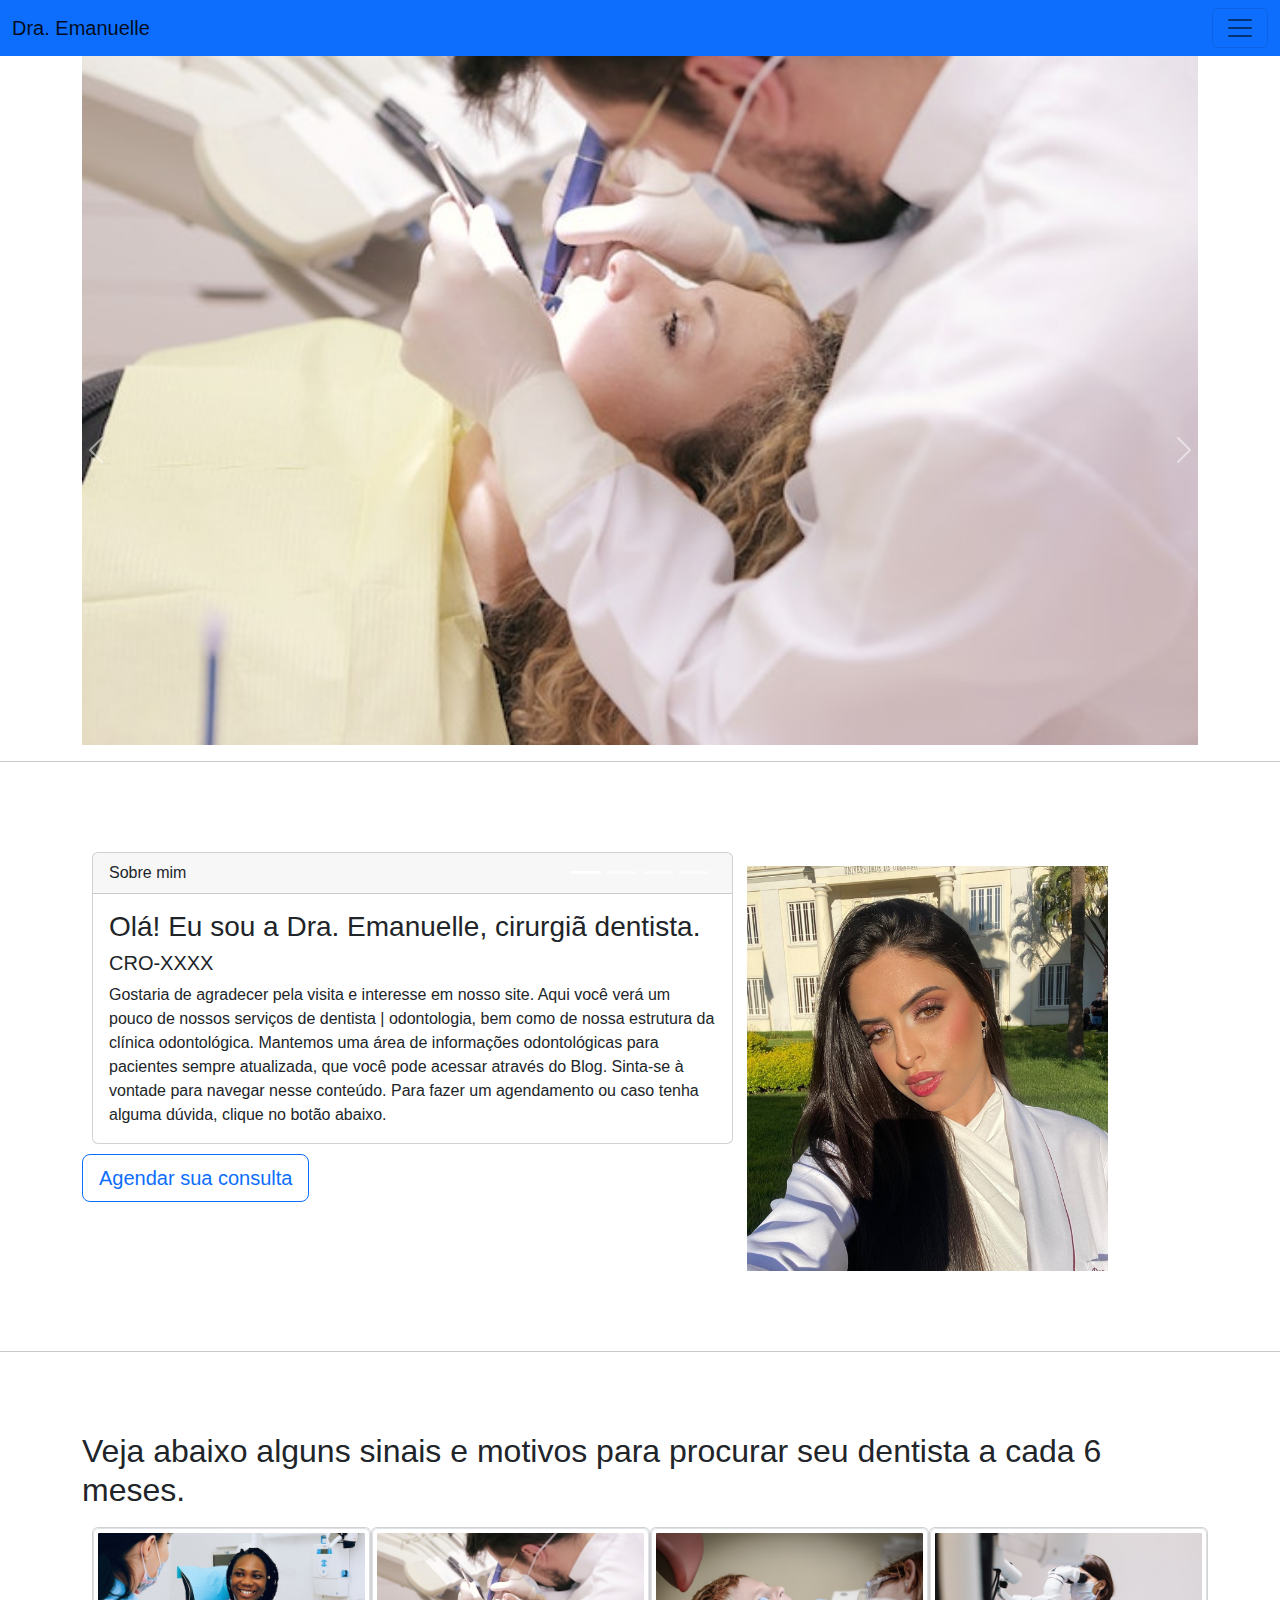
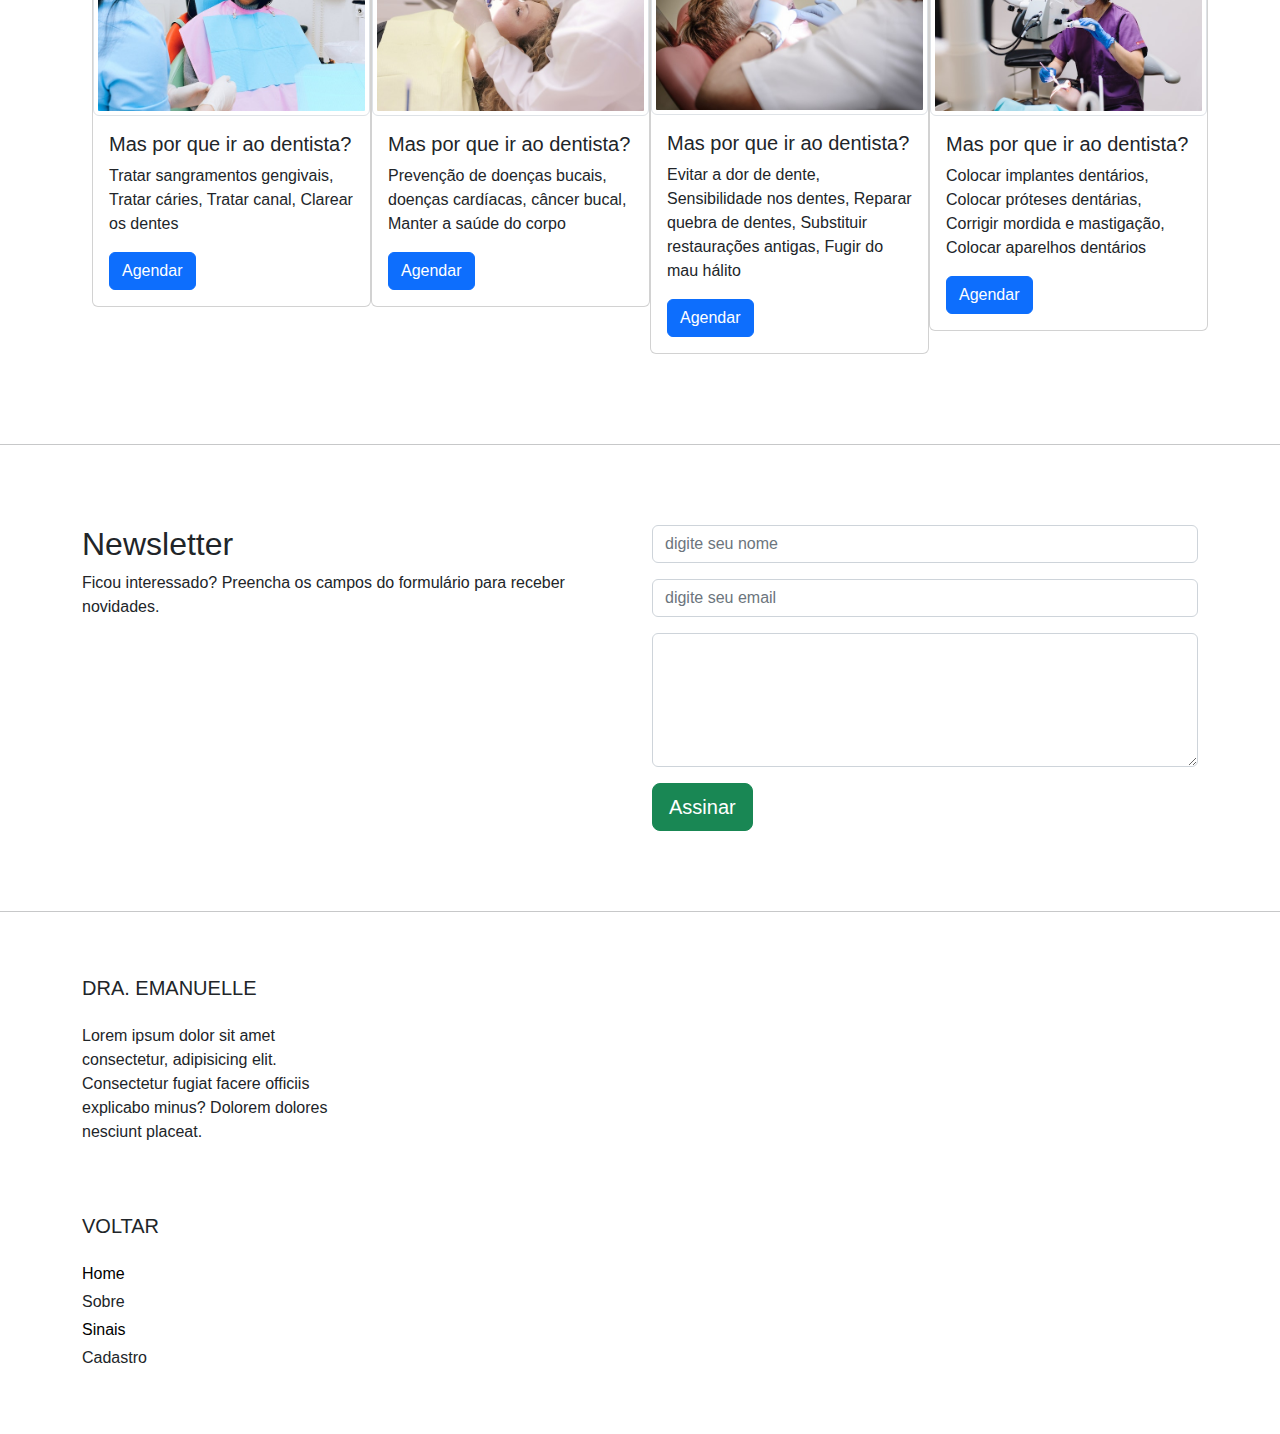
==== index.html @ 10da9b3c "project-update" ====
<!DOCTYPE html>
<html lang="en">

<head>
    <meta charset="UTF-8">
    <meta http-equiv="X-UA-Compatible" content="IE=edge">
    <meta name="viewport" content="width=device-width, initial-scale=1.0">
    <link href="./libs/bootstrap/css/bootstrap.min.css" rel="stylesheet">
    <link rel="stylesheet" href="./css/custom.css">
    <title>Index</title>
</head>

<body>

    <!-- Start navbar header -->
    <header>
        <nav class="navbar bg-primary fixed-top">
            <div class="container-fluid">
                <a class="navbar-brand" href="#">Dra. Emanuelle</a>
                <button class="navbar-toggler" type="button" data-bs-toggle="offcanvas"
                    data-bs-target="#offcanvasNavbar" aria-controls="offcanvasNavbar">
                    <span class="navbar-toggler-icon"></span>
                </button>
                <div class="offcanvas offcanvas-end" tabindex="-1" id="offcanvasNavbar"
                    aria-labelledby="offcanvasNavbarLabel">
                    <div class="offcanvas-header">
                        <h5 class="offcanvas-title" id="offcanvasNavbarLabel">Menu</h5>
                        <button type="button" class="btn-close" data-bs-dismiss="offcanvas" aria-label="Close"></button>
                    </div>
                    <div class="offcanvas-body">
                        <ul class="navbar-nav justify-content-end flex-grow-1 pe-3">
                            <li class="nav-item">
                                <a class="nav-link active" aria-current="page" href="#">Home</a>
                            </li>
                            <li class="nav-item">
                                <a class="nav-link" href="#home">Sobre</a>
                            </li>
                            <li class="nav-item">
                                <a class="nav-link" href="#look">Sinais</a>
                            </li>
                            <li class="nav-item"><a class="nav-link" href="./cadastro.html">Contato</a></li>

                        </ul>
                    </div>
                </div>
            </div>
        </nav>
    </header>
    <!-- End navbar header -->

    <!-- Start slide carousel -->
    <div class="container">
        <div id="carouselExampleIndicators" class="carousel slide" data-bs-ride="carousel">
            <div class="carousel-indicators">
                <button type="button" data-bs-target="#carouselExampleIndicators" data-bs-slide-to="0" class="active"
                    aria-current="true" aria-label="Slide 1"></button>
                <button type="button" data-bs-target="#carouselExampleIndicators" data-bs-slide-to="1"
                    aria-label="Slide 2"></button>
                <button type="button" data-bs-target="#carouselExampleIndicators" data-bs-slide-to="2"
                    aria-label="Slide 3"></button>
                <button type="button" data-bs-target="#carouselExampleIndicators" data-bs-slide-to="3"
                    aria-label="Slide 4"></button>
            </div>
            <div class="carousel-inner">
                <div class="carousel-item active">
                    <div class="ratio ratio"></div>
                    <img src="./images/pexels-andrea-piacquadio-3779711.jpg" class="d-block w-100" alt="...">

                </div>
                <div class="carousel-item">
                    <div class="ratio ratio"></div>
                    <img src="./images/pexels-andrea-piacquadio-3779713.jpg" class="d-block w-100" alt="...">
                </div>
                <div class="carousel-item">
                    <div class="ratio ratio"></div>
                    <img src="./images/pexels-anna-shvets-3845625.jpg" class="d-block w-100" alt="...">
                </div>
                <div class="carousel-item">
                    <div class="ratio ratio"></div>
                    <img src="./images/pexels-pixabay-52527.jpg" class="d-block w-100" alt="...">
                </div>
            </div>
            <button class="carousel-control-prev" type="button" data-bs-target="#carouselExampleIndicators"
                data-bs-slide="prev">
                <span class="carousel-control-prev-icon" aria-hidden="true"></span>
                <span class="visually-hidden">Previous</span>
            </button>
            <button class="carousel-control-next" type="button" data-bs-target="#carouselExampleIndicators"
                data-bs-slide="next">
                <span class="carousel-control-next-icon" aria-hidden="true"></span>
                <span class="visually-hidden">Next</span>
            </button>
        </div>
    </div>
    <!-- End slide carousel -->
    <hr class="featurette-divider">
    <!-- Start Home section -->
    <section id="home">
        <div class="container">
            <div class="row">
                <div class="col-md-7 col-sm-12">
                    <div class="card">
                        <div class="card-header">
                            Sobre mim
                        </div>
                        <div class="card-body">
                            <h3 class="card-title">Olá! Eu sou a Dra. Emanuelle, cirurgiã dentista.
                            </h3>
                            <h5>CRO-XXXX</h5>
                            <p class="card-text">Gostaria de agradecer pela
                                visita e interesse em nosso site.
                                Aqui você verá um pouco de nossos serviços de dentista | odontologia, bem como de nossa
                                estrutura da clínica odontológica.
                                Mantemos uma área de informações odontológicas para pacientes sempre atualizada, que
                                você pode
                                acessar através do Blog. Sinta-se à vontade para navegar nesse conteúdo. Para fazer um
                                agendamento
                                ou caso tenha alguma dúvida, clique no botão abaixo.
                        </div>
                    </div>
                    <a class="btn btn-lg btn-outline-primary" href="./cadastro.html">Agendar sua consulta</a>
                </div>
                <div class="col-md-5 col-sm-12"><br>
                    <img src="./images/índice.jpg" alt="imagem exemplo" class="img-fluid" width="80%">
                </div>
            </div>
        </div>
    </section>
    <!-- End home section -->
    <hr class="featurette-divider">
    <!-- Start info section -->
    <section id="look">
        <div class="container">
            <div class="row">
                <h2>Veja abaixo alguns sinais e motivos para procurar seu dentista a cada 6 meses.</h2>
                <div class="card-group">

                    <div class="col">
                        <div class="card">
                            <img src="./images/pexels-anna-shvets-3845625.jpg" alt="dente" class="img-thumbnail">
                            <div class="card-body">
                                <h5 class="card-title">Mas por que ir ao dentista?</h5>
                                <p class="card-text">Tratar sangramentos gengivais, Tratar cáries, Tratar canal,
                                    Clarear os dentes </p>
                                <a class="btn btn-primary" data-bs-toggle="modal" data-bs-target="#modal-1"">Agendar</a>
                            </div>
                        </div>       
                    </div>

                    <div class=" col">

                                    <div class="card">
                                        <img src="./images/pexels-andrea-piacquadio-3779711.jpg" alt="dente"
                                            class="img-thumbnail">
                                        <div class="card-body">
                                            <h5 class="card-title">Mas por que ir ao dentista?</h5>
                                            <p class="card-text">Prevenção de doenças bucais, doenças cardíacas, câncer
                                                bucal, Manter a
                                                saúde do corpo</p>
                                            <a class="btn btn-primary" data-bs-toggle="modal"
                                                data-bs-target="#modal-1">Agendar</a>
                                        </div>
                                    </div>
                            </div>

                            <div class="col">
                                <div class="card">
                                    <img src="./images/pexels-pixabay-52527.jpg" alt="dente" class="img-thumbnail">
                                    <div class="card-body">
                                        <h5 class="card-title">Mas por que ir ao dentista?</h5>
                                        <p class="card-text">Evitar a dor de dente, Sensibilidade nos dentes, Reparar
                                            quebra
                                            de
                                            dentes, Substituir restaurações antigas, Fugir do mau hálito </p>
                                        <a class="btn btn-primary" data-bs-toggle="modal"
                                            data-bs-target="#modal-1">Agendar</a>
                                    </div>
                                </div>
                            </div>

                            <div class="col">
                                <div class="card">
                                    <img src="./images/pexels-polina-zimmerman-4687360.jpg" alt="dente"
                                        class="img-thumbnail">
                                    <div class="card-body">
                                        <h5 class="card-title">Mas por que ir ao dentista?</h5>
                                        <p class="card-text">Colocar implantes dentários, Colocar próteses dentárias,
                                            Corrigir mordida e mastigação, Colocar aparelhos dentários </p>
                                        <a class="btn btn-primary" data-bs-toggle="modal"
                                            data-bs-target="#modal-1">Agendar</a>
                                    </div>
                                </div>
                            </div>
                        </div>
                    </div>
                </div>
    </section>
    <!-- End info section -->
    <hr class="featurette-divider">
    <!-- Start contact section -->
    <section id="Newsletter">
        <div class="container">
            <div class="row">
                <div class="col-md-6 col-sm-12">
                    <h2>Newsletter</h2>
                    <p>Ficou interessado? Preencha os campos do formulário para receber novidades.</p>
                </div>
                <div class="col-md-6 col-sm-12">
                    <form class="form">

                        <div class="input-group">
                            <input class="form-control" type="text" name="nome" placeholder="digite seu nome">
                        </div>

                        <div class="input-group">
                            <input class="form-control" type="text" name="email" placeholder="digite seu email">
                        </div>

                        <div class="input-group">
                            <textarea class="form-control" name="" rows="5"></textarea>
                        </div>

                        <button type="submit" class="btn btn-lg btn-success">Assinar</button>

                    </form>
                </div>
            </div>
        </div>
    </section>
    <!-- End contact section -->
    <hr class="featurette-divider">
    <!-- Star Modal inline -->
    <div class="modal fade" id="modal-1">
        <div class="modal-dialog">
            <div class="modal-content">
                <div class="modal-header">
                    <p>Ficou interessado em agendar sua consulta? preencha os campos do formulario para receber nosso
                        atendimento.</p>
                    <button class="btn-close" data-bs-dismiss="modal" aria-label="close"></button>
                </div>
                <div class="modal-body">

                    <h6>Não perca tempo, agende sua consulta. </h6>


                    <form class="form">
                        <div class="input-group">
                            <input type="text" name="nome" placeholder="digite seu nome completo">
                        </div>

                        <div class="input-group">
                            <input type="text" name="email" placeholder="digite seu melhor email">
                        </div>

                        <div class="input-group">
                            <input type="text" name="telefone" placeholder="digite seu número de telefone">
                        </div>

                        <button type="submit" class="btn btn-md btn-success" id="form">Solicitar
                            contato</button>
                </div>
                <div class="modal-footer">
                    <button type="button" class="btn btn-secondary" data-bs-dismiss="modal">Close</button>

                </div>
            </div>
        </div>
    </div>
    <!-- End modal inline -->

    <!-- Start footer section -->
    <footer id="rodape" class="page-footer p-5 text-md-left">
        <div class="container">
            <div class="row g-4">
                <div class="col-lg-3 col-md-6">
                    <h5 class="text-uppercase font-weight-bold mb-4">
                        Dra. Emanuelle
                    </h5>
                    <p>
                        Lorem ipsum dolor sit amet consectetur, adipisicing elit. Consectetur fugiat facere
                        officiis explicabo minus? Dolorem dolores nesciunt placeat.
                    </p>
                    <a href="#"><i class="bi bi-facebook text-dark mx-1 lead"></i></a>
                    <a href="#"><i class="bi bi-instagram text-dark mx-1 lead"></i></a>
                    <a href="#"><i class="bi bi-twitter text-dark mx-1 lead"></i></a>
                    <a href="#"><i class="bi bi-linkedin text-dark mx-1 lead"></i></a>
                </div>
                <div class="col-lg-2col-md-2 mx-auto">
                    <h5 class="text-uppercase font-weight-bold mb-4">Voltar</h5>
                    <ul class="list-unstyled">
                        <li class="mb-1"><a href="#home">Home</a></li>
                        <li class="mb-1"><a data-bs-toggle="modal" data-bs-target="#sobre">Sobre</a></li>
                        <li class="mb-1"><a href="#look">Sinais</a></li>
                        <li class="mb-1"><a data-bs-toggle="modal"
                            data-bs-target="#modal-1">Cadastro</a></li>
                    </ul>
                </div>
            </div>
        </div>

    </footer>
    <!-- end footer section -->

    <script src="./libs/bootstrap/js/bootstrap.bundle.min.js"></script>
    <script>
        var myCarousel = document.querySelector('#carouselExampleIndicators')
        var carousel = new bootstrap.Carousel(myCarousel, {
            interval: 2000
        })
    </script>
</body>

</html>
---- css/custom.css ----
* {
    margin: 0;
    padding: 0;
    box-sizing: border-box;
    font-family: Arial, Helvetica, sans-serif;
}

a {
    color: #000;
    text-decoration: none;
}

section {
    padding-bottom: 4rem;
    padding-top: 4rem;
}

.carousel {
    position: static;
}

input,
textarea {
    margin-bottom: 1rem;
}

.card {
    width: 100%;
    float: left;
    margin: 10px;
}

.nav {
    background-color: rgba(150, 150, 150, 0.144);
}

header .menu{
    width: 100%;
    display: flex;
    align-items: center;
    justify-content: space-between;
    padding: 20px;
}

header .menu li{
    display: inline-block;
}

header .menu a{
    color: rgb(255, 255, 255);
    padding: 8px 15px;
    border-radius: 3px;
    transition: 200ms;
}

.box li a{
    color: #ffffff;
    text-decoration: none;
    font-size: 50px; 
}

.box li{
    display: inline-block;
    margin: 6px;
    list-style: none;
}

.box-img{
    border-radius: 50%;
    width: 200px;
    height: 200px;
}
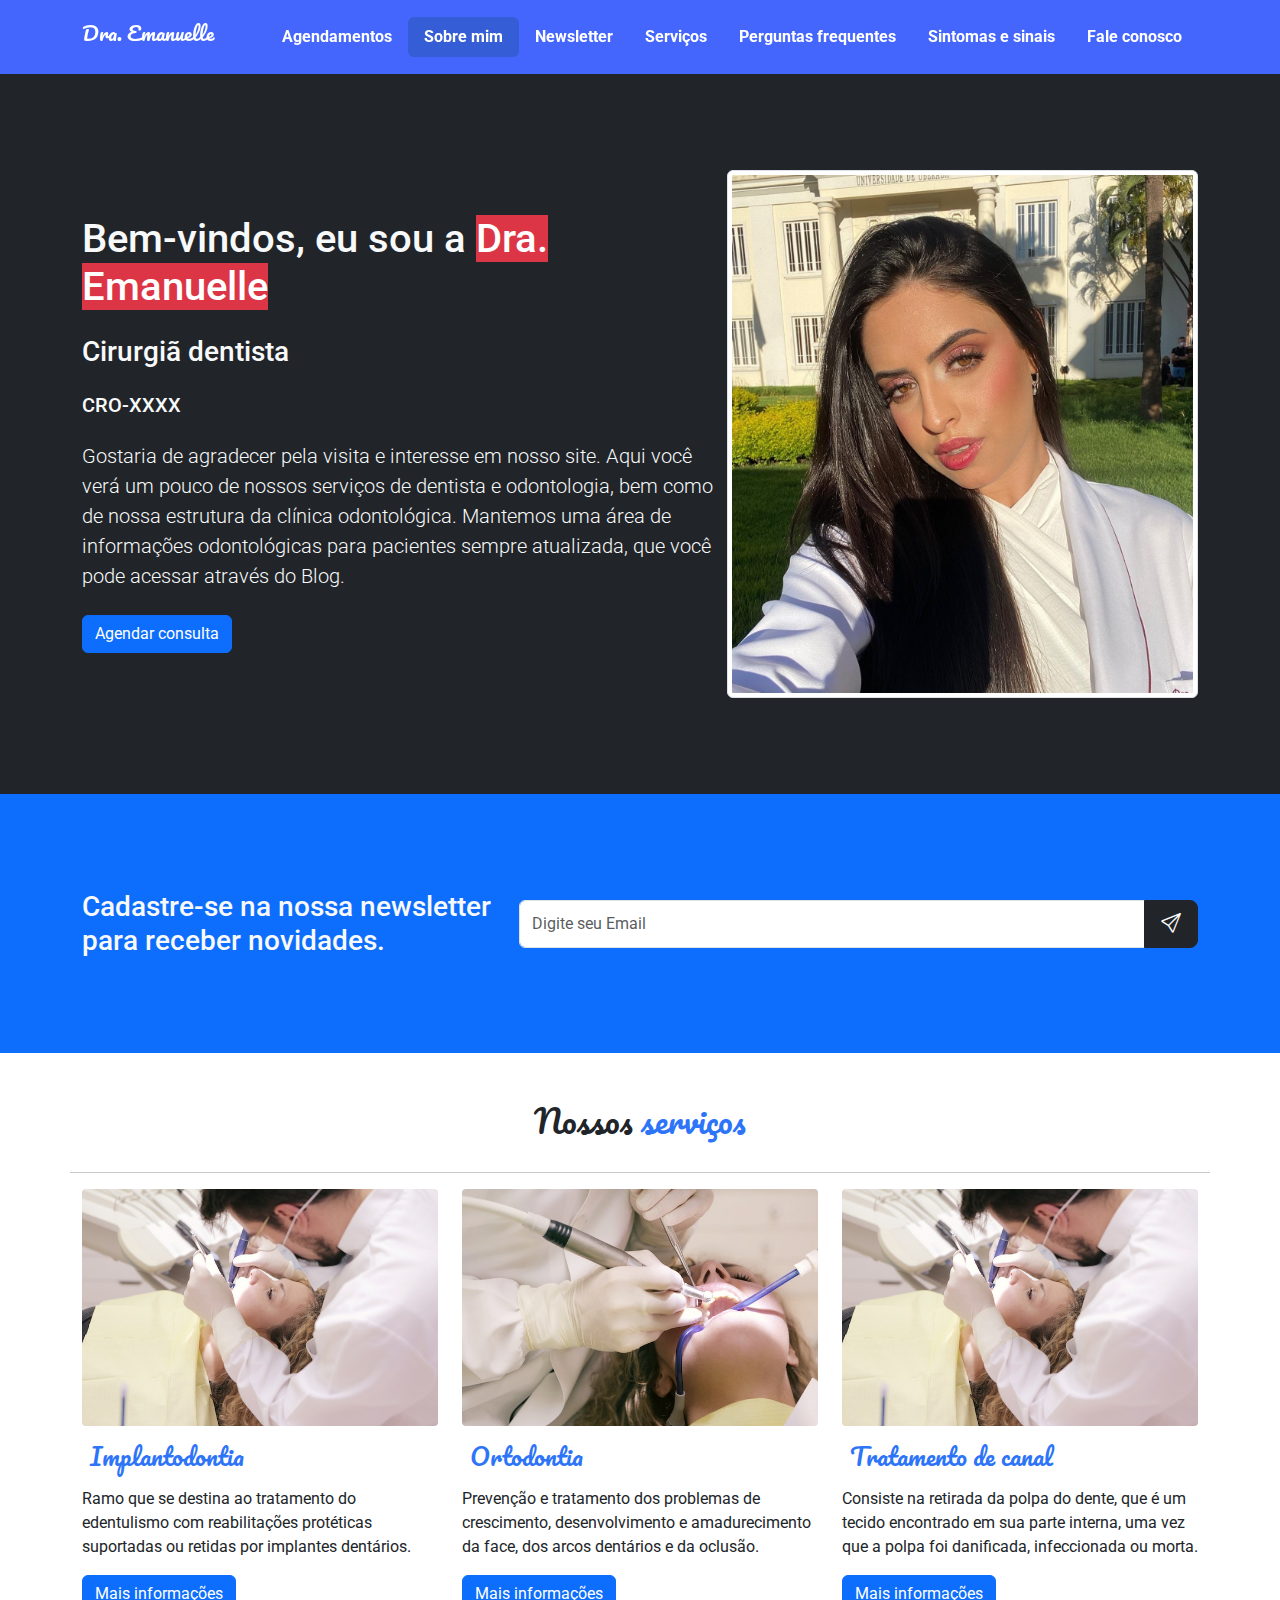
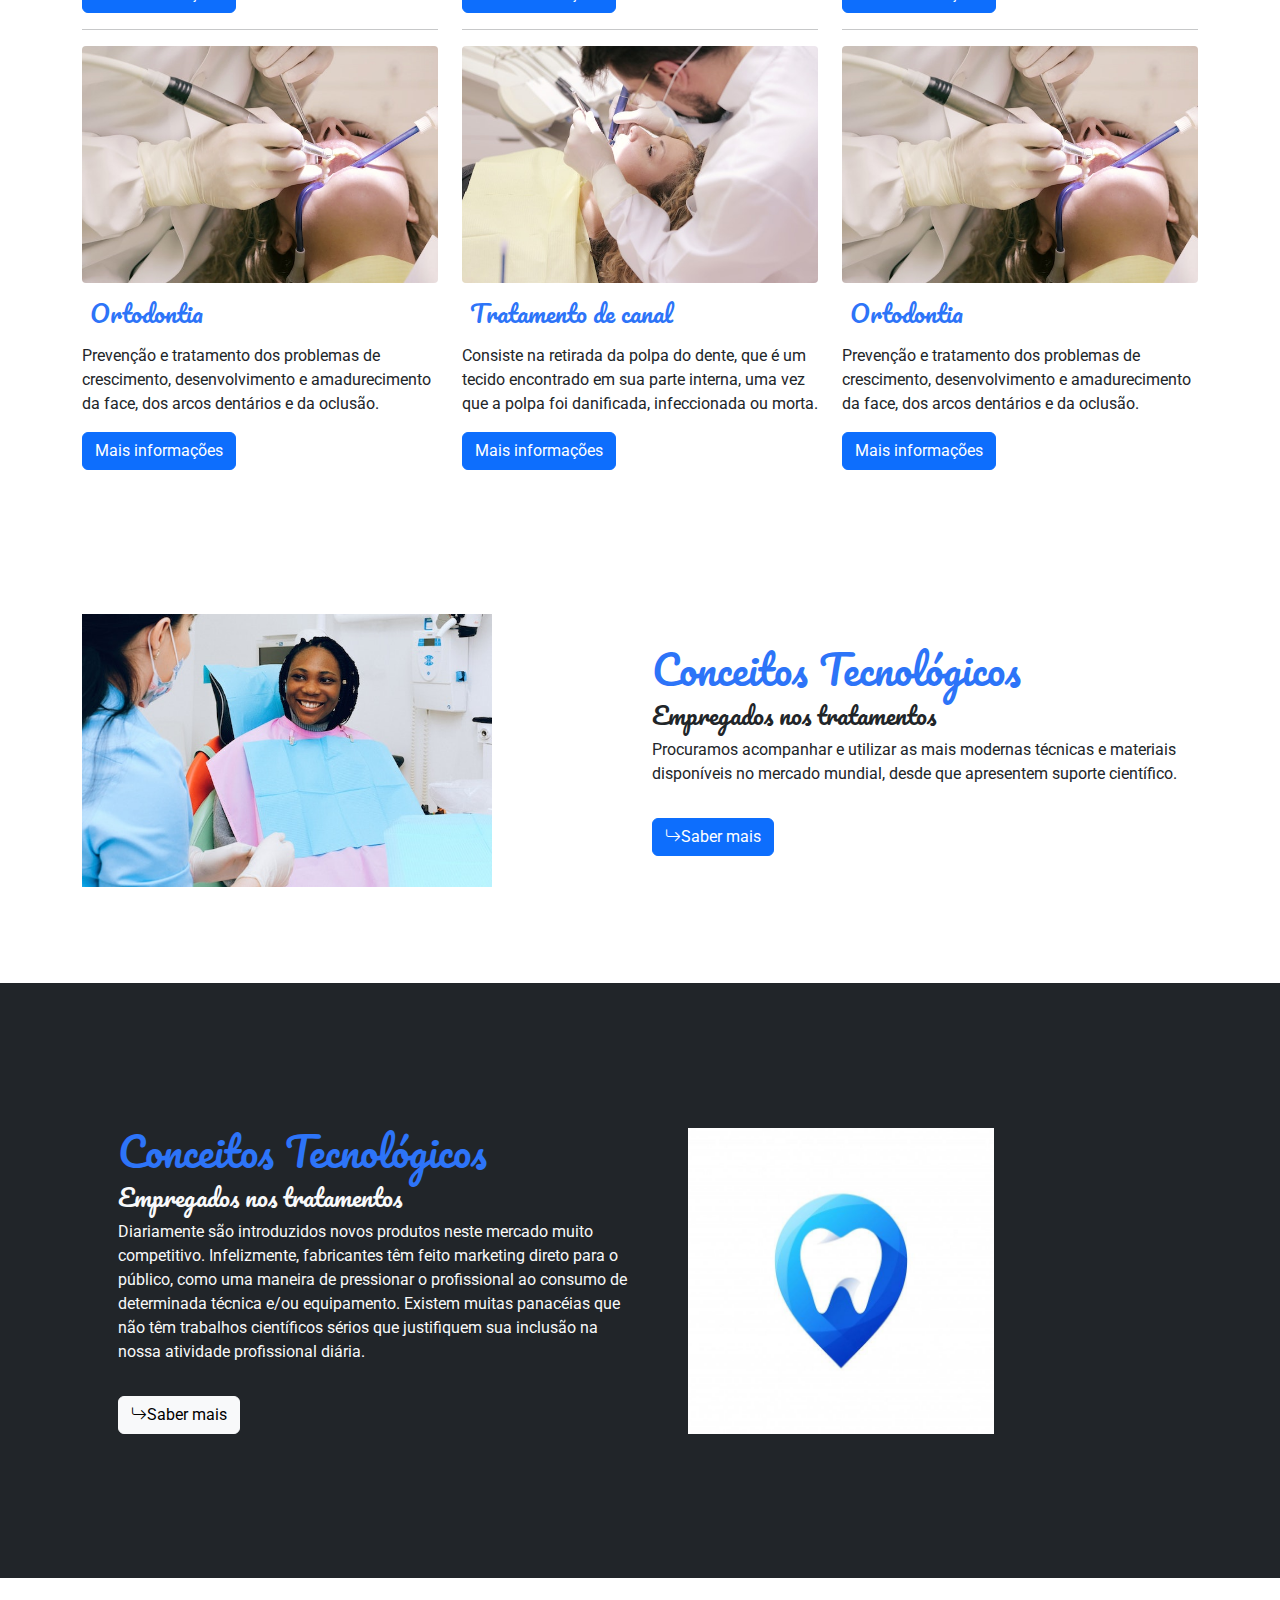
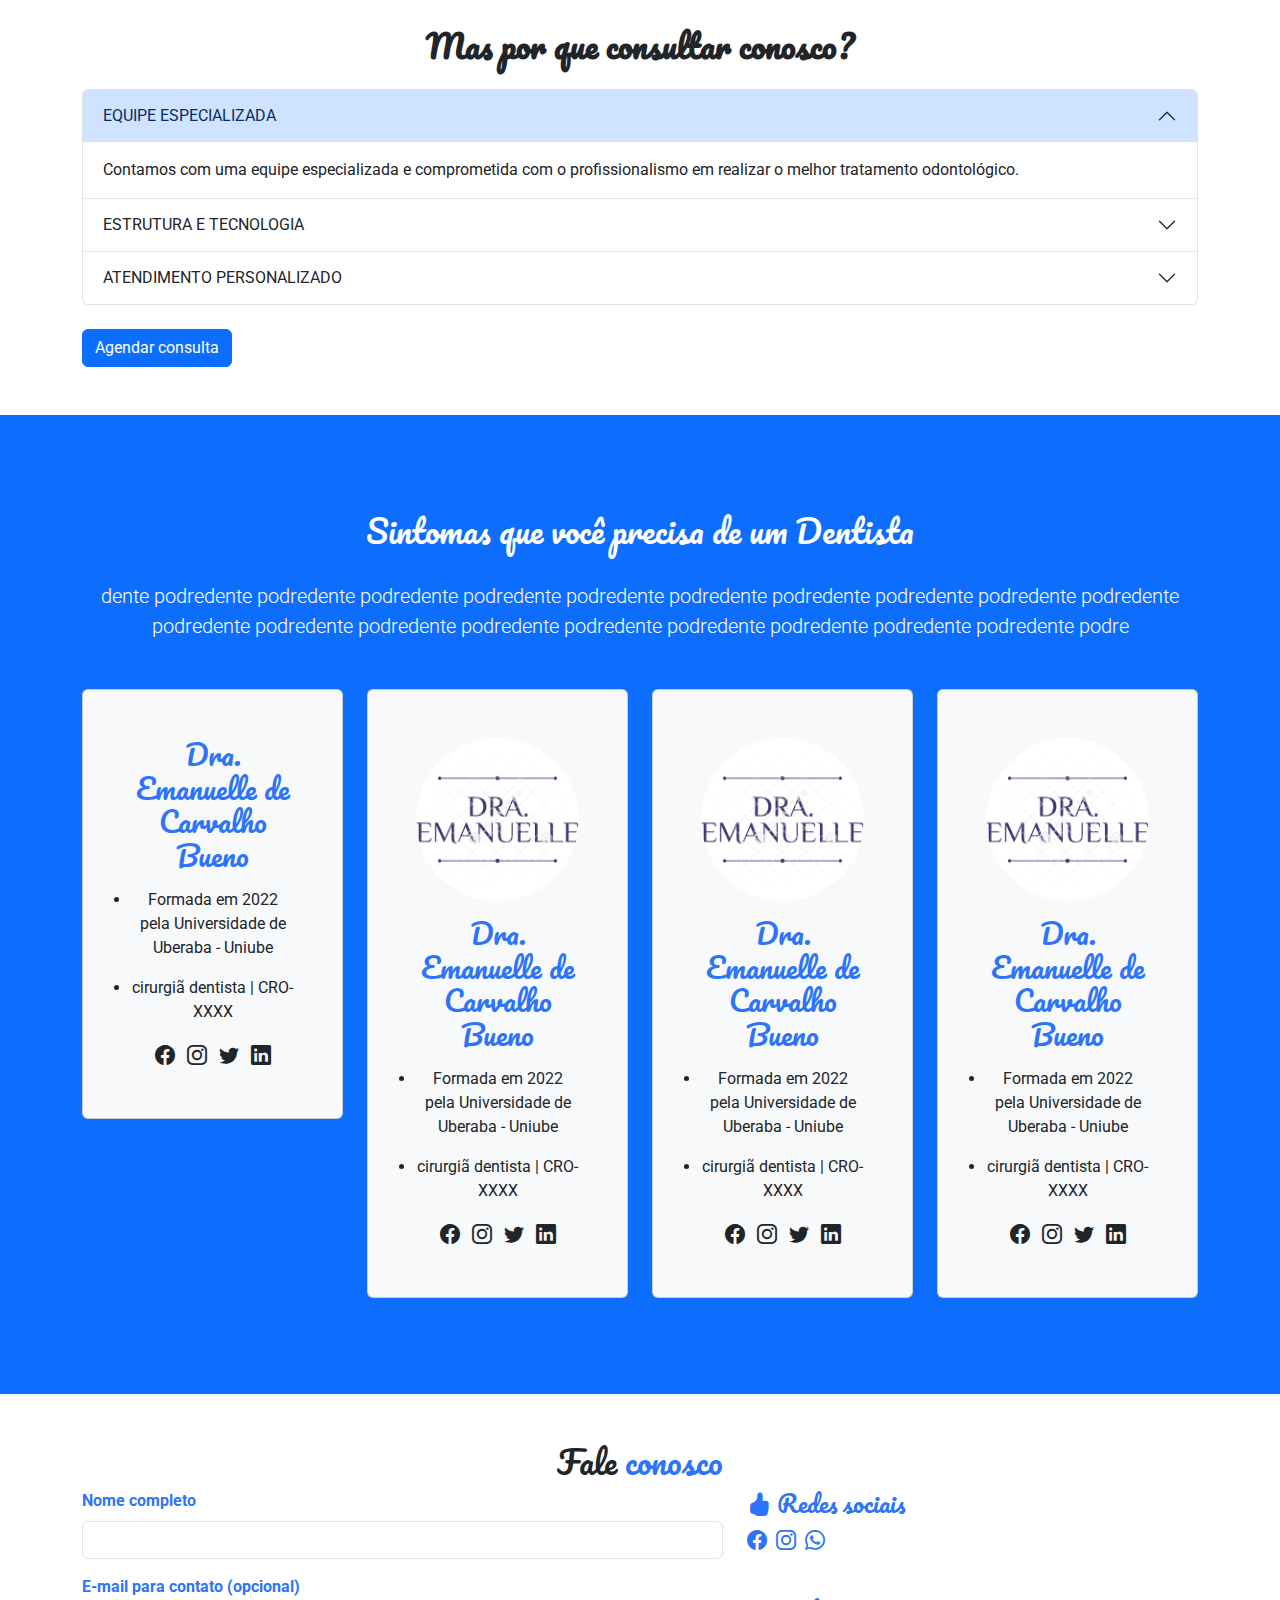
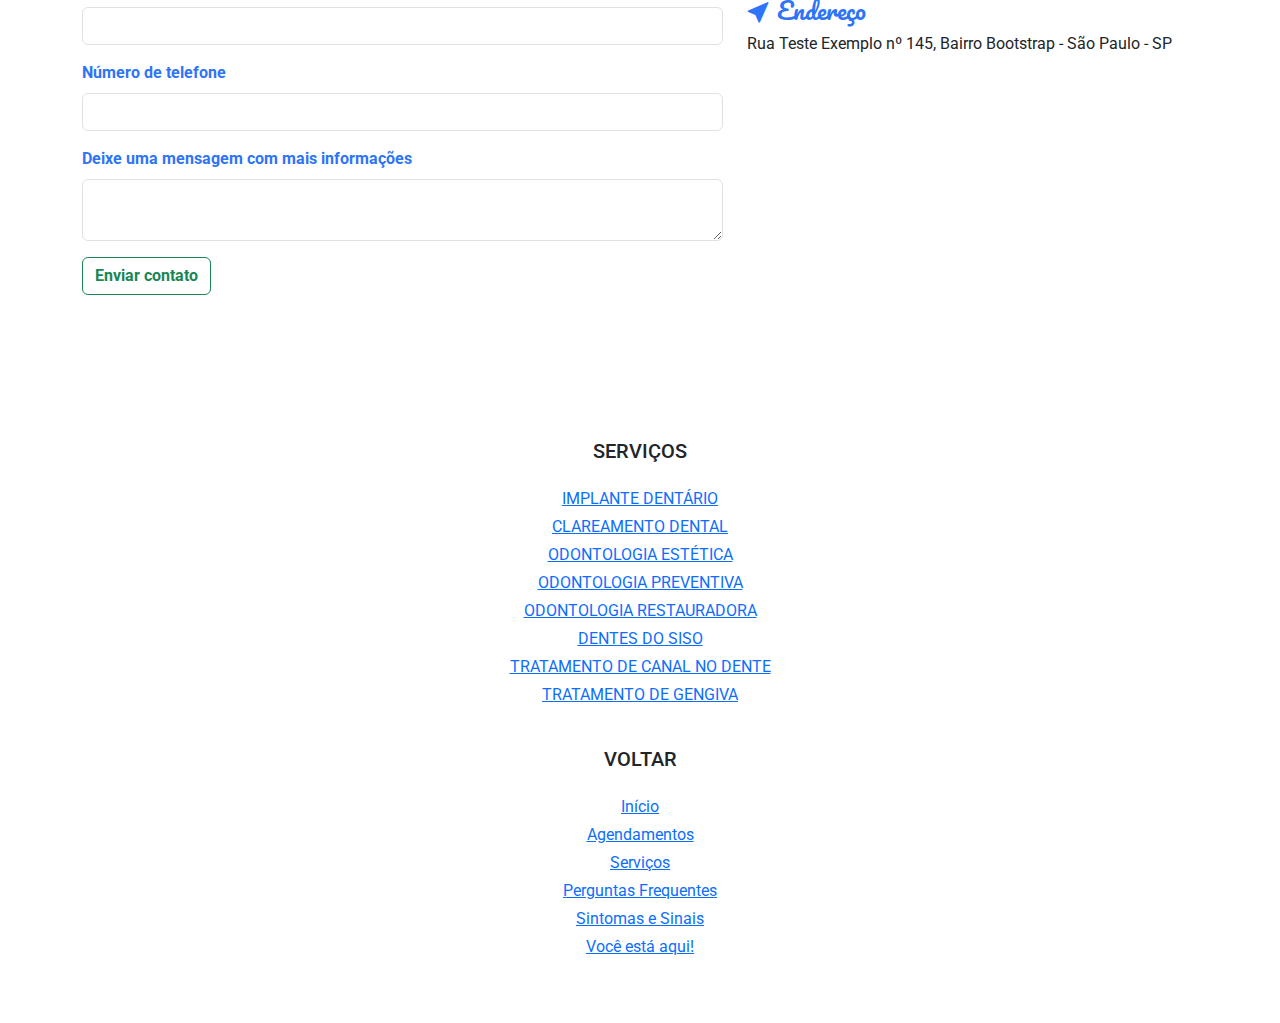
==== commit c659ef46: "updating repository location" ====
--- a/index.html
+++ b/index.html
@@ -1,313 +1,541 @@
-<!DOCTYPE html>
-<html lang="en">
+<!doctype html>
+<html lang="pt-BR">
 
 <head>
     <meta charset="UTF-8">
     <meta http-equiv="X-UA-Compatible" content="IE=edge">
-    <meta name="viewport" content="width=device-width, initial-scale=1.0">
-    <link href="./libs/bootstrap/css/bootstrap.min.css" rel="stylesheet">
-    <link rel="stylesheet" href="./css/custom.css">
-    <title>Index</title>
+    <meta name="viewport" content="width=device-width, initial-scale=1">
+    <link href="https://cdn.jsdelivr.net/npm/bootstrap@5.2.0/dist/css/bootstrap.min.css" rel="stylesheet">
+    <link rel="stylesheet" href="https://cdn.jsdelivr.net/npm/bootstrap-icons@1.9.1/font/bootstrap-icons.css">
+    <link rel="preconnect" href="https://fonts.googleapis.com">
+    <link rel="preconnect" href="https://fonts.gstatic.com" crossorigin>
+    <link href="https://fonts.googleapis.com/css2?family=Pacifico&family=Roboto:wght@400;700&display=swap" rel="stylesheet">
+    <link rel="shortcut icon" href="./images/canvas.png">
+    <link rel="stylesheet" href="./style.css">
+    <title>DRA. Emanuelle</title>
 </head>
 
 <body>
-
-    <!-- Start navbar header -->
-    <header>
-        <nav class="navbar bg-primary fixed-top">
-            <div class="container-fluid">
-                <a class="navbar-brand" href="#">Dra. Emanuelle</a>
-                <button class="navbar-toggler" type="button" data-bs-toggle="offcanvas"
-                    data-bs-target="#offcanvasNavbar" aria-controls="offcanvasNavbar">
-                    <span class="navbar-toggler-icon"></span>
-                </button>
-                <div class="offcanvas offcanvas-end" tabindex="-1" id="offcanvasNavbar"
-                    aria-labelledby="offcanvasNavbarLabel">
-                    <div class="offcanvas-header">
-                        <h5 class="offcanvas-title" id="offcanvasNavbarLabel">Menu</h5>
-                        <button type="button" class="btn-close" data-bs-dismiss="offcanvas" aria-label="Close"></button>
-                    </div>
-                    <div class="offcanvas-body">
-                        <ul class="navbar-nav justify-content-end flex-grow-1 pe-3">
-                            <li class="nav-item">
-                                <a class="nav-link active" aria-current="page" href="#">Home</a>
-                            </li>
-                            <li class="nav-item">
-                                <a class="nav-link" href="#home">Sobre</a>
-                            </li>
-                            <li class="nav-item">
-                                <a class="nav-link" href="#look">Sinais</a>
-                            </li>
-                            <li class="nav-item"><a class="nav-link" href="./cadastro.html">Contato</a></li>
-
+    <!--Start navbar -->
+    <header class="navbar navbar-expand-lg sticky-top p-3" id="cabecalho">
+        <div class="container">
+            <h1 class="navbar-brand section-title">Dra. Emanuelle</h1>
+            <button class="navbar-toggler" data-bs-toggle="collapse" data-bs-target="#menu-navegacao"><span class="navbar-toggler-icon"></span>
+            </button>
+            <nav class="navbar-collapse collapse justify-content-end" id="menu-navegacao">
+                <ul class="nav nav-pills d-block d-md-flex">
+                    <li class="nav-item fw-bold">
+                        <a href="#sobre-mim" class="nav-link" data-bs-toggle="modal" data-bs-target="#modal-1">Agendamentos</a>
+                    </li>
+                    <li class="nav-item fw-bolder"> 
+                        <a  href="#cabecalho" class="nav-link">Sobre mim</a>
+                    </li>
+                    <li class="nav-item fw-bolder">
+                        <a href="#newsletter" class="nav-link">Newsletter</a>
+                    </li>
+                    <li class="nav-item fw-bolder">
+                        <a href="#services" class="nav-link">Serviços</a>
+                    </li>
+                    <li class="nav-item fw-bolder">
+                        <a href="#questions-1" class="nav-link">Perguntas frequentes</a>
+                    </li>
+                    <li class="nav-item fw-bolder">
+                        <a href="#sintomas-e-sinais" class="nav-link">Sintomas e sinais</a>
+                    </li>
+                    <li class="nav-item fw-bolder">
+                        <a href="#agendamento" class="nav-link">Fale conosco</a>
+                    </li>
+                </ul>
+            </nav>
+        </div>
+    </header>
+    <!-- end navbar -->
+
+    <!-- start hero section -->
+    <div data-bs-spy="scroll" data-bs-target="cabecalho" data-bs-smooth-scroll="true">
+        <section class="bg-dark text-light p-5 text-center text-sm-start" id="cabecalho">
+            <div class="container py-5">
+                <div class="d-sm-flex align-items-center justify-content-between">
+                    <div>
+                        <h1>Bem-vindos, eu sou a <span class="text-bg-danger">Dra. Emanuelle</span></h1>
+                        <h3 class="my-4">Cirurgiã dentista</h3>
+                        <h5>CRO-XXXX</h5>
+                        <p class="lead my-4">
+                            Gostaria de agradecer pela visita e interesse em nosso site. Aqui você verá um pouco de nossos
+                            serviços de dentista e odontologia, bem como de nossa estrutura da clínica odontológica.
+                            Mantemos uma área de informações odontológicas para pacientes sempre atualizada, que você pode
+                            acessar através do Blog.
+                        </p>
+                        <a class="btn btn-primary" data-bs-toggle="modal" data-bs-target="#modal-1">Agendar consulta</a>
+                    </div>
+                    <a href="#">
+                        <img src="./images/índice.jpg" class="img-thumbnail" width="2000">
+                    </a>
+                </div>
+            </div>
+        </section>
+        <!-- end of hero section -->
+
+        <!-- start newsletter section -->
+        <section id="newsletter" class="bg-primary text-light p-5">
+            <div class="container py-5">
+                <div class="d-md-flex justify-content-between align-items-center">
+                    <h3 class="mb-3 mb-md-0">
+                        Cadastre-se na nossa newsletter para receber novidades.
+                    </h3>
+                    <div class="input-group news-input">
+                        <input type="text" class="form-control" placeholder="Digite seu Email" name="email">
+                        <button class="btn btn-dark btn-lg" class="#enviar">
+                            <i class="bi bi-send"></i>
+                        </button>
+                    </div>
+                </div>
+            </div>
+        </section>
+        <!-- end newsletter section -->
+
+        <!-- start services section-->
+        <section id="services" class="pt-5 pb-5">
+            <div class="container">
+                <div class="row">
+                    <h2 class="section-title text-center">Nossos <span class="text-colored">serviços</span></h2>
+                </div>
+                <div class="row mt-4"><hr/>
+                    <div class="col-md-4">
+                        <img src="./images/pexels-andrea-piacquadio-3779711.jpg" alt="aniversario" class="d-block w-100 rounded-1 mb-2">
+                        <h4 class="section-title text-colored p-2">
+                            Implantodontia
+                        </h4>
+                        <p>
+                            Ramo que se destina ao tratamento do edentulismo com reabilitações protéticas suportadas ou retidas por implantes dentários.
+                        </p>
+                        <a href="#newsletter" class="btn btn-primary">
+                            Mais informações
+                        </a><hr/>
+                    </div>
+                    <div class="col-md-4">
+                        <img src="./images/pexels-andrea-piacquadio-3779713.jpg" alt="casamentos" class="d-block w-100 rounded-1 mb-2">
+                        <h4 class="section-title text-colored p-2">
+                            Ortodontia                        
+                        </h4>
+                        <p>
+                            Prevenção e tratamento dos problemas de crescimento, desenvolvimento e amadurecimento da face, dos arcos dentários e da oclusão.
+                        </p>
+                        <a href="#newsletter" class="btn btn-primary">
+                            Mais informações
+                        </a><hr/>
+                    </div>
+                    <div class="col-md-4">
+                        <img src="./images/pexels-andrea-piacquadio-3779711.jpg" alt="confraternizacoes" class="d-block w-100 rounded-1 mb-2">
+                        <h4 class="section-title text-colored p-2">
+                            Tratamento de canal
+                        </h4>
+                        <p>
+                            Consiste na retirada da polpa do dente, que é um tecido encontrado em sua parte interna, uma vez que a polpa foi danificada, infeccionada ou morta.
+                        </p>
+                        <a href="#newsletter" class="btn btn-primary">
+                            Mais informações
+                        </a><hr/>
+                    </div>
+                    <div class="col-md-4">
+                        <img src="./images/pexels-andrea-piacquadio-3779713.jpg" alt="casamentos" class="d-block w-100 rounded-1 mb-2">
+                        <h4 class="section-title text-colored p-2">
+                            Ortodontia                        
+                        </h4>
+                        <p>
+                            Prevenção e tratamento dos problemas de crescimento, desenvolvimento e amadurecimento da face, dos arcos dentários e da oclusão.
+                        </p>
+                        <a href="#newsletter" class="btn btn-primary">
+                            Mais informações
+                        </a>
+                    </div>
+                    <div class="col-md-4">
+                        <img src="./images/pexels-andrea-piacquadio-3779711.jpg" alt="confraternizacoes" class="d-block w-100 rounded-1 mb-2">
+                        <h4 class="section-title text-colored p-2">
+                            Tratamento de canal
+                        </h4>
+                        <p>
+                            Consiste na retirada da polpa do dente, que é um tecido encontrado em sua parte interna, uma vez que a polpa foi danificada, infeccionada ou morta.
+                        </p>
+                        <a href="#newsletter" class="btn btn-primary">
+                            Mais informações
+                        </a>
+                    </div>
+                    <div class="col-md-4">
+                        <img src="./images/pexels-andrea-piacquadio-3779713.jpg" alt="casamentos" class="d-block w-100 rounded-1 mb-2">
+                        <h4 class="section-title text-colored p-2">
+                            Ortodontia                        
+                        </h4>
+                        <p>
+                            Prevenção e tratamento dos problemas de crescimento, desenvolvimento e amadurecimento da face, dos arcos dentários e da oclusão.
+                        </p>
+                        <a href="#newsletter" class="btn btn-primary">
+                            Mais informações
+                        </a>
+                    </div>
+                </div>
+            </div>
+        </section>
+        <!-- End event section -->
+
+
+        
+
+        <!--start about section-->
+        <section class="p-5" id="about">
+            <div class="container py-5">
+                <div class="row justify-content-between align-items-center">
+                    <div class="col-md">
+                        <a href="#"><img src="./images/pexels-anna-shvets-3845625.jpg" class="img-fluid" width="75%"></a>
+                    </div>
+                    <div class="col-md">
+                        <h1 class="section-title text-colored">Conceitos Tecnológicos</h1>
+                        <h4 class="section-title"> Empregados nos tratamentos</h4>
+                        <p>Procuramos acompanhar e utilizar as mais modernas técnicas e materiais disponíveis no mercado
+                            mundial, desde que apresentem suporte científico.</p>
+                        <a href="#newsletter" class="btn btn-primary mt-3"><i class="bi bi-arrow-return-right"></i>Saber
+                            mais</a>
+                    </div>
+                </div>
+            </div>
+
+        </section>
+        <!--end about section-->
+
+        <!-- start learn section -->
+        <section class="bg-dark text-light p-5" id="questions">
+            <div class="container py-5">
+                <div class="row align-items-center justify-content-between">
+                    <div class="col-md p-5">
+                        <h1 class="section-title text-colored">Conceitos Tecnológicos</h1>
+                        <h4 class="section-title"> Empregados nos tratamentos</h4>
+                        <p>Diariamente são introduzidos novos produtos neste mercado muito competitivo. Infelizmente,
+                            fabricantes têm feito marketing direto para o público, como uma maneira de pressionar o
+                            profissional ao consumo de determinada técnica e/ou equipamento. Existem muitas panacéias que
+                            não têm trabalhos científicos sérios que justifiquem sua inclusão na nossa atividade
+                            profissional diária.</p>
+                        <a href="#newsletter" class="btn btn-light mt-3"><i class="bi bi-arrow-return-right"></i>Saber
+                            mais</a>
+                    </div>
+                    <div class="col-md">
+                        <a href="#">
+                            <img src="./images/logo.jpg" class="img-fluid" width="60%">
+                        </a>
+                    </div>
+                </div>
+            </div>
+
+        </section>
+
+        <!-- end learn section -->
+
+        <!-- star F&Q section -->
+
+        <section class="p-5" id="questions-1">
+            <div class="container">
+                <h2 class="text-center section-title mb-4"><strong>Mas por que consultar conosco?</strong></h2>
+
+                <div class="accordion" id="accordionExample">
+                    <div class="accordion-item">
+                        <h2 class="accordion-header" id="headingOne">
+                            <button class="accordion-button" type="button" data-bs-toggle="collapse"
+                                data-bs-target="#collapseOne" aria-expanded="true" aria-controls="collapseOne">
+                                EQUIPE ESPECIALIZADA
+                            </button>
+                        </h2>
+                        <div id="collapseOne" class="accordion-collapse collapse show" aria-labelledby="headingOne"
+                            data-bs-parent="#accordionExample">
+                            <div class="accordion-body">
+                                Contamos com uma equipe especializada e comprometida com o profissionalismo em realizar o
+                                melhor tratamento odontológico.
+                            </div>
+                        </div>
+                    </div>
+                    
+                    <div class="accordion-item">
+                        <h2 class="accordion-header" id="headingTwo">
+                            <button class="accordion-button collapsed" type="button" data-bs-toggle="collapse"
+                                data-bs-target="#collapseTwo" aria-expanded="false" aria-controls="collapseTwo">
+                                ESTRUTURA E TECNOLOGIA
+                            </button>
+                        </h2>
+                        <div id="collapseTwo" class="accordion-collapse collapse" aria-labelledby="headingTwo"
+                            data-bs-parent="#accordionExample">
+                            <div class="accordion-body">
+                                <p>Contamos com uma estrutura moderna e também investimos no que tem de mais moderno em
+                                    tecnologias para que os pacientes tenham um melhor resultado.</p>
+                            </div>
+                        </div>
+                    </div>
+                    <div class="accordion-item">
+                        <h2 class="accordion-header" id="headingThree">
+                            <button class="accordion-button collapsed" type="button" data-bs-toggle="collapse"
+                                data-bs-target="#collapseThree" aria-expanded="false" aria-controls="collapseThree">
+                                ATENDIMENTO PERSONALIZADO
+                            </button>
+                        </h2>
+                        <div id="collapseThree" class="accordion-collapse collapse" aria-labelledby="headingThree"
+                            data-bs-parent="#accordionExample">
+                            <div class="accordion-body">
+                                Pensando no bem - estar e satisfação do paciente, nós realizamos um atendimento
+                                personalizado na particularidade de cada cliente.
+                            </div>
+                        </div>
+                    </div>
+                </div><br/>
+                <a class="btn btn-primary" data-bs-toggle="modal" data-bs-target="#modal-1">Agendar consulta</a>
+            </div>
+        </section>
+
+        <!-- end F&Q section -->
+
+        <!-- Start instraction section-->
+        <section class="p-5 bg-primary" id="sintomas-e-sinais">
+            <div class="container py-5">
+                <h2 class="text-center section-title text-white">Sintomas que você precisa de um Dentista</h2><br/>
+
+                <p class="lead text-center text-white mb-5">
+                    dente podredente podredente podredente podredente podredente podredente podredente podredente podredente
+                    podredente podredente podredente podredente podredente podredente podredente podredente podredente
+                    podredente podre
+                </p>
+
+                <div class="row g-4">
+                    <div class="col-md-6 col-lg-3">
+                        <div class="card bg-light">
+                            <div class="card-body text-center p-5">
+                                <h3 class="card-title section-title text-colored mb-3">Dra. Emanuelle de Carvalho Bueno</h3>
+                                <p class="card-text">
+                                    <li>
+                                        Formada em 2022 pela Universidade de Uberaba - Uniube
+                                    </li>
+                                </p>
+                                <p class="card-text">
+                                    <li>
+                                        cirurgiã dentista | CRO-XXXX
+                                    </li>
+                                </p>
+                                <a href="#"><i class="bi bi-facebook text-dark mx-1 lead"></i></a>
+                                <a href="#"><i class="bi bi-instagram text-dark mx-1 lead"></i></a>
+                                <a href="#"><i class="bi bi-twitter text-dark mx-1 lead"></i></a>
+                                <a href="#"><i class="bi bi-linkedin text-dark mx-1 lead"></i></a>
+                            </div>
+                        </div>
+                    </div>
+
+                    <div class="col-md-6 col-lg-3">
+                        <div class="card bg-light">
+                            <div class="card-body text-center p-5">
+                                <img src="./images/canvas.png" class="rounded-circle mb-3" width="100%">
+                                <h3 class="card-title section-title text-colored mb-3">Dra. Emanuelle de Carvalho Bueno</h3>
+                                <p class="card-text">
+                                    <li>
+                                        Formada em 2022 pela Universidade de Uberaba - Uniube
+                                    </li>
+                                </p>
+                                <p class="card-text">
+                                    <li>
+                                        cirurgiã dentista | CRO-XXXX
+                                    </li>
+                                </p>
+                                <a href="#"><i class="bi bi-facebook text-dark mx-1 lead"></i></a>
+                                <a href="#"><i class="bi bi-instagram text-dark mx-1 lead"></i></a>
+                                <a href="#"><i class="bi bi-twitter text-dark mx-1 lead"></i></a>
+                                <a href="#"><i class="bi bi-linkedin text-dark mx-1 lead"></i></a>
+                            </div>
+                        </div>
+                    </div>
+
+                    <div class="col-md-6 col-lg-3">
+                        <div class="card bg-light">
+                            <div class="card-body text-center p-5">
+                                <img src="./images/canvas.png" class="rounded-circle mb-3" width="100%">
+                                <h3 class="card-title section-title text-colored mb-3">Dra. Emanuelle de Carvalho Bueno</h3>
+                                <p class="card-text">
+                                    <li>
+                                        Formada em 2022 pela Universidade de Uberaba - Uniube
+                                    </li>
+                                </p>
+                                <p class="card-text">
+                                    <li>
+                                        cirurgiã dentista | CRO-XXXX
+                                    </li>
+                                </p>
+                                <a href="#"><i class="bi bi-facebook text-dark mx-1 lead"></i></a>
+                                <a href="#"><i class="bi bi-instagram text-dark mx-1 lead"></i></a>
+                                <a href="#"><i class="bi bi-twitter text-dark mx-1 lead"></i></a>
+                                <a href="#"><i class="bi bi-linkedin text-dark mx-1 lead"></i></a>
+                            </div>
+                        </div>
+                    </div>
+
+                    <div class="col-md-6 col-lg-3">
+                        <div class="card bg-light">
+                            <div class="card-body text-center p-5">
+                                <img src="./images/canvas.png" class="rounded-circle mb-3" width="100%">
+                                <h3 class="card-title section-title text-colored mb-3">Dra. Emanuelle de Carvalho Bueno</h3>
+                                <p class="card-text">
+                                    <li>
+                                        Formada em 2022 pela Universidade de Uberaba - Uniube
+                                    </li>
+                                </p>
+                                <p class="card-text">
+                                    <li>
+                                        cirurgiã dentista | CRO-XXXX
+                                    </li>
+                                </p>
+                                <a href="#"><i class="bi bi-facebook text-dark mx-1 lead"></i></a>
+                                <a href="#"><i class="bi bi-instagram text-dark mx-1 lead"></i></a>
+                                <a href="#"><i class="bi bi-twitter text-dark mx-1 lead"></i></a>
+                                <a href="#"><i class="bi bi-linkedin text-dark mx-1 lead"></i></a>
+                            </div>
+                        </div>
+                    </div>
+                </div>
+            </div>
+        </section>
+        <!-- end instraction section -->
+
+        <!-- Start agended section -->
+        <section id="agendamento" class="pt-5 pb-5">
+            <div class="container">
+                <div class="row">
+                    <h2 class="section-title text-center">Fale <span class="text-colored">conosco</span></h2>
+                </div>
+                <div class="row">
+                    <div class="col-md-7 mb-5">
+                        <form>
+                            <div class="mb-3">
+                                <label for="nome" class="form-label fw-bold text-colored">Nome completo</label>
+                                <input type="text" id="nome" class="form-control" required>
+                            </div>
+                            <div class="mb-3">
+                                <label for="email" class="form-label fw-bold text-colored">E-mail para contato (opcional)</label>
+                                <input type="email" id="email" class="form-control">
+                            </div>
+                            <div class="mb-3">
+                                <label for="telefone" class="form-label fw-bold text-colored">Número de telefone</label>
+                                <input type="tel" id="telefone" class="form-control" required>
+                            </div>
+                            <div class="mb-3">
+                                <label for="mensagem" class="form-label fw-bold text-colored">Deixe uma mensagem com mais informações</label>
+                                <textarea id="mensagem" class="form-control" required></textarea>
+                            </div>
+                            <button type="submit" class="btn btn-outline-success fw-bold">Enviar contato</button>
+                        </form>
+                    </div>
+                    <div class="col-md-5">
+                        <div class="row">
+                            <h3 class="section-title fs-4 text-colored">
+                                <i class="bi bi-hand-thumbs-up-fill"></i>
+                                Redes sociais
+                            </h3>
+                            <ul class="social-links">
+                                <li class="fs-5">
+                                    <a href="#">
+                                        <i class="bi bi-facebook text-colored"></i>
+                                    </a>
+                                </li>
+                                <li class="fs-5 ms-1 me-1">
+                                    <a href="#">
+                                        <i class="bi bi-instagram text-colored"></i>
+                                    </a>
+                                </li>
+                                <li class="fs-5">
+                                    <a href="#">
+                                        <i class="bi bi-whatsapp text-colored"></i>
+                                    </a>
+                                </li>
+                            </ul>
+                        </div>
+                        <div class="row mt-4">
+                            <h3 class="section-title fs-4 text-colored">
+                                <i class="bi bi-cursor-fill"></i>
+                                Endereço
+                            </h3>
+                            <address>
+                                Rua Teste Exemplo nº 145, Bairro Bootstrap - São Paulo - SP
+                            </address>
+                        </div>
+                    </div>
+                </div>
+            </div>
+        </section>
+        <!-- End agended section -->
+
+        <!-- Start modal section -->
+        <div class="modal fade" id="modal-1">
+            <div class="modal-dialog text-center">
+                <div class="modal-content">
+                    <div class="modal-header">
+                        <p>Ficou interessado em agendar sua consulta? preencha os campos do formulario para receber nosso
+                            atendimento.</p>
+                        <button class="btn-close" data-bs-dismiss="modal" aria-label="close"></button>
+                    </div>
+                    <div class="modal-body">
+
+                        <h6>Não perca tempo, agende sua consulta. </h6>
+
+
+                        <form class="form">
+                            <div class="input-group">
+                                <input type="text" name="nome" placeholder="digite seu nome completo">
+                            </div><br>
+
+                            <div class="input-group">
+                                <input type="text" name="email" placeholder="digite seu melhor email">
+                            </div><br>
+
+                            <div class="input-group">
+                                <input type="text" name="telefone" placeholder="digite seu número de telefone">
+                            </div><br>
+
+                            <button type="submit" class="btn btn-md btn-success" id="form">Solicitar
+                                contato</button>
+                    </div>
+                    <div class="modal-footer">
+                        <button type="button" class="btn btn-secondary" data-bs-dismiss="modal">Fechar</button>
+                    </div>
+                </div>
+            </div>
+        </div>
+        <!-- End modal section -->
+
+        <!-- Start footer section -->
+        <footer id="rodape" class="page-footer p-5 text-md-left">
+            <div class="container text-center">
+                <div class="row g-4">
+                    <div class="col-lg-2col-md-2 mx-auto">
+                        <h5 class="text-uppercase font-weight-bold mb-4">Serviços</h5>
+                        <ul class="list-unstyled">
+                            <li class="mb-1"><a href="#modal-1">IMPLANTE DENTÁRIO</a></li>
+                            <li class="mb-1"><a href="#">CLAREAMENTO DENTAL</a></li>
+                            <li class="mb-1"><a href="#">ODONTOLOGIA ESTÉTICA</a></li>
+                            <li class="mb-1"><a href="#">ODONTOLOGIA PREVENTIVA</a></li>
+                            <li class="mb-1"><a href="#">ODONTOLOGIA RESTAURADORA</a></li>
+                            <li class="mb-1"><a href="#">DENTES DO SISO</a></li>
+                            <li class="mb-1"><a href="#">TRATAMENTO DE CANAL NO DENTE</a></li>
+                            <li class="mb-1"><a href="#">TRATAMENTO DE GENGIVA</a></li>
                         </ul>
                     </div>
-                </div>
-            </div>
-        </nav>
-    </header>
-    <!-- End navbar header -->
-
-    <!-- Start slide carousel -->
-    <div class="container">
-        <div id="carouselExampleIndicators" class="carousel slide" data-bs-ride="carousel">
-            <div class="carousel-indicators">
-                <button type="button" data-bs-target="#carouselExampleIndicators" data-bs-slide-to="0" class="active"
-                    aria-current="true" aria-label="Slide 1"></button>
-                <button type="button" data-bs-target="#carouselExampleIndicators" data-bs-slide-to="1"
-                    aria-label="Slide 2"></button>
-                <button type="button" data-bs-target="#carouselExampleIndicators" data-bs-slide-to="2"
-                    aria-label="Slide 3"></button>
-                <button type="button" data-bs-target="#carouselExampleIndicators" data-bs-slide-to="3"
-                    aria-label="Slide 4"></button>
-            </div>
-            <div class="carousel-inner">
-                <div class="carousel-item active">
-                    <div class="ratio ratio"></div>
-                    <img src="./images/pexels-andrea-piacquadio-3779711.jpg" class="d-block w-100" alt="...">
-
-                </div>
-                <div class="carousel-item">
-                    <div class="ratio ratio"></div>
-                    <img src="./images/pexels-andrea-piacquadio-3779713.jpg" class="d-block w-100" alt="...">
-                </div>
-                <div class="carousel-item">
-                    <div class="ratio ratio"></div>
-                    <img src="./images/pexels-anna-shvets-3845625.jpg" class="d-block w-100" alt="...">
-                </div>
-                <div class="carousel-item">
-                    <div class="ratio ratio"></div>
-                    <img src="./images/pexels-pixabay-52527.jpg" class="d-block w-100" alt="...">
-                </div>
-            </div>
-            <button class="carousel-control-prev" type="button" data-bs-target="#carouselExampleIndicators"
-                data-bs-slide="prev">
-                <span class="carousel-control-prev-icon" aria-hidden="true"></span>
-                <span class="visually-hidden">Previous</span>
-            </button>
-            <button class="carousel-control-next" type="button" data-bs-target="#carouselExampleIndicators"
-                data-bs-slide="next">
-                <span class="carousel-control-next-icon" aria-hidden="true"></span>
-                <span class="visually-hidden">Next</span>
-            </button>
-        </div>
+                    <div class="col-lg-2col-md-2 mx-auto">
+                        <h5 class="text-uppercase font-weight-bold mb-4">Voltar</h5>
+                        <ul class="list-unstyled">
+                            <li class="mb-1"><a href="#sobre-mim">Início</a></li>
+                            <li class="mb-1"><a href="#">Agendamentos</a></li>
+                            <li class="mb-1"><a href="#sevices">Serviços</a></li>
+                            <li class="mb-1"><a href="#questions">Perguntas Frequentes</a></li>
+                            <li class="mb-1"><a href="#sintomasSinais">Sintomas e Sinais</a></li>
+                            <li class="mb-1"><a href="#rodape">Você está aqui!</a></li>
+                        </ul>
+                    </div>
+                </div>
+            </div>
+        </footer>
+        <!-- end footer section -->
     </div>
-    <!-- End slide carousel -->
-    <hr class="featurette-divider">
-    <!-- Start Home section -->
-    <section id="home">
-        <div class="container">
-            <div class="row">
-                <div class="col-md-7 col-sm-12">
-                    <div class="card">
-                        <div class="card-header">
-                            Sobre mim
-                        </div>
-                        <div class="card-body">
-                            <h3 class="card-title">Olá! Eu sou a Dra. Emanuelle, cirurgiã dentista.
-                            </h3>
-                            <h5>CRO-XXXX</h5>
-                            <p class="card-text">Gostaria de agradecer pela
-                                visita e interesse em nosso site.
-                                Aqui você verá um pouco de nossos serviços de dentista | odontologia, bem como de nossa
-                                estrutura da clínica odontológica.
-                                Mantemos uma área de informações odontológicas para pacientes sempre atualizada, que
-                                você pode
-                                acessar através do Blog. Sinta-se à vontade para navegar nesse conteúdo. Para fazer um
-                                agendamento
-                                ou caso tenha alguma dúvida, clique no botão abaixo.
-                        </div>
-                    </div>
-                    <a class="btn btn-lg btn-outline-primary" href="./cadastro.html">Agendar sua consulta</a>
-                </div>
-                <div class="col-md-5 col-sm-12"><br>
-                    <img src="./images/índice.jpg" alt="imagem exemplo" class="img-fluid" width="80%">
-                </div>
-            </div>
-        </div>
-    </section>
-    <!-- End home section -->
-    <hr class="featurette-divider">
-    <!-- Start info section -->
-    <section id="look">
-        <div class="container">
-            <div class="row">
-                <h2>Veja abaixo alguns sinais e motivos para procurar seu dentista a cada 6 meses.</h2>
-                <div class="card-group">
-
-                    <div class="col">
-                        <div class="card">
-                            <img src="./images/pexels-anna-shvets-3845625.jpg" alt="dente" class="img-thumbnail">
-                            <div class="card-body">
-                                <h5 class="card-title">Mas por que ir ao dentista?</h5>
-                                <p class="card-text">Tratar sangramentos gengivais, Tratar cáries, Tratar canal,
-                                    Clarear os dentes </p>
-                                <a class="btn btn-primary" data-bs-toggle="modal" data-bs-target="#modal-1"">Agendar</a>
-                            </div>
-                        </div>       
-                    </div>
-
-                    <div class=" col">
-
-                                    <div class="card">
-                                        <img src="./images/pexels-andrea-piacquadio-3779711.jpg" alt="dente"
-                                            class="img-thumbnail">
-                                        <div class="card-body">
-                                            <h5 class="card-title">Mas por que ir ao dentista?</h5>
-                                            <p class="card-text">Prevenção de doenças bucais, doenças cardíacas, câncer
-                                                bucal, Manter a
-                                                saúde do corpo</p>
-                                            <a class="btn btn-primary" data-bs-toggle="modal"
-                                                data-bs-target="#modal-1">Agendar</a>
-                                        </div>
-                                    </div>
-                            </div>
-
-                            <div class="col">
-                                <div class="card">
-                                    <img src="./images/pexels-pixabay-52527.jpg" alt="dente" class="img-thumbnail">
-                                    <div class="card-body">
-                                        <h5 class="card-title">Mas por que ir ao dentista?</h5>
-                                        <p class="card-text">Evitar a dor de dente, Sensibilidade nos dentes, Reparar
-                                            quebra
-                                            de
-                                            dentes, Substituir restaurações antigas, Fugir do mau hálito </p>
-                                        <a class="btn btn-primary" data-bs-toggle="modal"
-                                            data-bs-target="#modal-1">Agendar</a>
-                                    </div>
-                                </div>
-                            </div>
-
-                            <div class="col">
-                                <div class="card">
-                                    <img src="./images/pexels-polina-zimmerman-4687360.jpg" alt="dente"
-                                        class="img-thumbnail">
-                                    <div class="card-body">
-                                        <h5 class="card-title">Mas por que ir ao dentista?</h5>
-                                        <p class="card-text">Colocar implantes dentários, Colocar próteses dentárias,
-                                            Corrigir mordida e mastigação, Colocar aparelhos dentários </p>
-                                        <a class="btn btn-primary" data-bs-toggle="modal"
-                                            data-bs-target="#modal-1">Agendar</a>
-                                    </div>
-                                </div>
-                            </div>
-                        </div>
-                    </div>
-                </div>
-    </section>
-    <!-- End info section -->
-    <hr class="featurette-divider">
-    <!-- Start contact section -->
-    <section id="Newsletter">
-        <div class="container">
-            <div class="row">
-                <div class="col-md-6 col-sm-12">
-                    <h2>Newsletter</h2>
-                    <p>Ficou interessado? Preencha os campos do formulário para receber novidades.</p>
-                </div>
-                <div class="col-md-6 col-sm-12">
-                    <form class="form">
-
-                        <div class="input-group">
-                            <input class="form-control" type="text" name="nome" placeholder="digite seu nome">
-                        </div>
-
-                        <div class="input-group">
-                            <input class="form-control" type="text" name="email" placeholder="digite seu email">
-                        </div>
-
-                        <div class="input-group">
-                            <textarea class="form-control" name="" rows="5"></textarea>
-                        </div>
-
-                        <button type="submit" class="btn btn-lg btn-success">Assinar</button>
-
-                    </form>
-                </div>
-            </div>
-        </div>
-    </section>
-    <!-- End contact section -->
-    <hr class="featurette-divider">
-    <!-- Star Modal inline -->
-    <div class="modal fade" id="modal-1">
-        <div class="modal-dialog">
-            <div class="modal-content">
-                <div class="modal-header">
-                    <p>Ficou interessado em agendar sua consulta? preencha os campos do formulario para receber nosso
-                        atendimento.</p>
-                    <button class="btn-close" data-bs-dismiss="modal" aria-label="close"></button>
-                </div>
-                <div class="modal-body">
-
-                    <h6>Não perca tempo, agende sua consulta. </h6>
-
-
-                    <form class="form">
-                        <div class="input-group">
-                            <input type="text" name="nome" placeholder="digite seu nome completo">
-                        </div>
-
-                        <div class="input-group">
-                            <input type="text" name="email" placeholder="digite seu melhor email">
-                        </div>
-
-                        <div class="input-group">
-                            <input type="text" name="telefone" placeholder="digite seu número de telefone">
-                        </div>
-
-                        <button type="submit" class="btn btn-md btn-success" id="form">Solicitar
-                            contato</button>
-                </div>
-                <div class="modal-footer">
-                    <button type="button" class="btn btn-secondary" data-bs-dismiss="modal">Close</button>
-
-                </div>
-            </div>
-        </div>
-    </div>
-    <!-- End modal inline -->
-
-    <!-- Start footer section -->
-    <footer id="rodape" class="page-footer p-5 text-md-left">
-        <div class="container">
-            <div class="row g-4">
-                <div class="col-lg-3 col-md-6">
-                    <h5 class="text-uppercase font-weight-bold mb-4">
-                        Dra. Emanuelle
-                    </h5>
-                    <p>
-                        Lorem ipsum dolor sit amet consectetur, adipisicing elit. Consectetur fugiat facere
-                        officiis explicabo minus? Dolorem dolores nesciunt placeat.
-                    </p>
-                    <a href="#"><i class="bi bi-facebook text-dark mx-1 lead"></i></a>
-                    <a href="#"><i class="bi bi-instagram text-dark mx-1 lead"></i></a>
-                    <a href="#"><i class="bi bi-twitter text-dark mx-1 lead"></i></a>
-                    <a href="#"><i class="bi bi-linkedin text-dark mx-1 lead"></i></a>
-                </div>
-                <div class="col-lg-2col-md-2 mx-auto">
-                    <h5 class="text-uppercase font-weight-bold mb-4">Voltar</h5>
-                    <ul class="list-unstyled">
-                        <li class="mb-1"><a href="#home">Home</a></li>
-                        <li class="mb-1"><a data-bs-toggle="modal" data-bs-target="#sobre">Sobre</a></li>
-                        <li class="mb-1"><a href="#look">Sinais</a></li>
-                        <li class="mb-1"><a data-bs-toggle="modal"
-                            data-bs-target="#modal-1">Cadastro</a></li>
-                    </ul>
-                </div>
-            </div>
-        </div>
-
-    </footer>
-    <!-- end footer section -->
-
-    <script src="./libs/bootstrap/js/bootstrap.bundle.min.js"></script>
-    <script>
-        var myCarousel = document.querySelector('#carouselExampleIndicators')
-        var carousel = new bootstrap.Carousel(myCarousel, {
-            interval: 2000
-        })
-    </script>
+
+    <script src="https://cdn.jsdelivr.net/npm/bootstrap@5.2.0/dist/js/bootstrap.bundle.min.js"></script>
 </body>
 
 </html>--- a/style.css
+++ b/style.css
@@ -0,0 +1,46 @@
+body {
+    font-family: 'Roboto', sans-serif;
+}
+
+.navbar {
+    background-color: #3b5efcf3;
+}
+
+#cabecalho .nav .nav-link.active {
+    background-color: rgba(50, 91, 204, 0.822);
+    color: #fff;
+}
+
+#cabecalho .nav .nav-link,
+.navbar-brand,
+.navbar-brand:hover,
+.nav-cardapio .nav-link.active:hover {
+    color: rgb(255, 255, 255);
+}
+
+.text-colored {
+    color: #2d74f8;
+}
+
+.section-title {
+    font-family: 'pacifico', cursive;
+}
+
+.navbar-toggler {
+    background-color: rgba(255, 255, 255, 0.44);
+}
+
+.social-links li {
+    list-style: none;
+    display: inline;
+}
+
+.social-links a {
+    text-decoration: none;
+}
+
+@media (max-width: 767px) {
+    .carousel-item img {
+        height: 280px;
+    }
+}